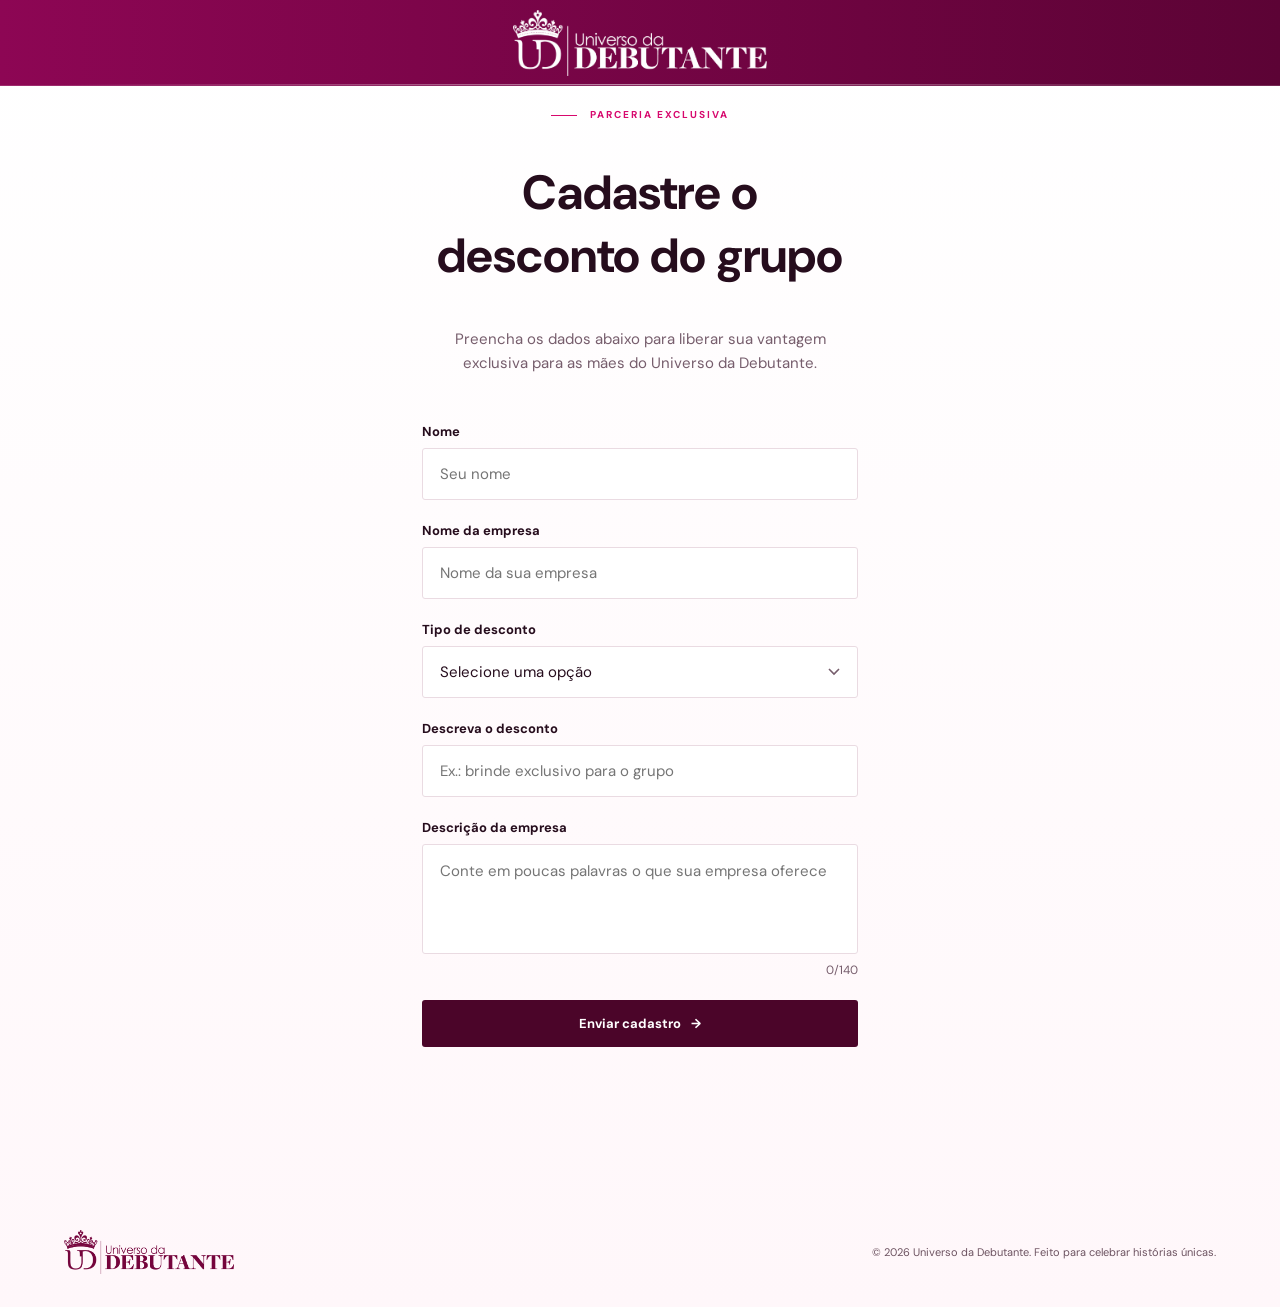
==== cadastro-fornecedor.html @ 6c9119b3 "Add supplier discount registration form Standalone page (no nav link) for suppliers to submit name, " ====
<!doctype html>
<html lang="pt-BR">
  <head>
    <meta charset="UTF-8" />
    <meta name="viewport" content="width=device-width, initial-scale=1.0" />
    <meta name="robots" content="noindex, nofollow" />
    <meta name="description" content="Cadastro de desconto exclusivo para fornecedores do Universo da Debutante." />
    <title>Cadastro de Desconto | Universo da Debutante</title>
    <link rel="preconnect" href="https://fonts.googleapis.com" />
    <link rel="preconnect" href="https://fonts.gstatic.com" crossorigin />
    <link href="https://fonts.googleapis.com/css2?family=DM+Sans:wght@400;500;600;700&family=Playfair+Display:ital,wght@0,600;0,700;1,600&display=swap" rel="stylesheet" />
    <link rel="stylesheet" href="style.css?v=2" />
    <link rel="stylesheet" href="brand-logo.css?v=3" />
    <link rel="stylesheet" href="enhancements.css?v=1" />
    <link rel="stylesheet" href="modern.css?v=1" />
    <link rel="stylesheet" href="mobile-fix.css?v=2" />
    <link rel="stylesheet" href="cadastro-fornecedor.css?v=1" />
  </head>
  <body class="cadastro-page-body">
    <header class="topbar">
      <a class="brand brand-image" href="index.html#inicio" aria-label="Universo da Debutante - início"><img src="assets/brand/logo-header.png" alt="Universo da Debutante" /></a>
    </header>

    <main>
      <section class="cadastro section">
        <div class="section-heading"><p class="eyebrow pink"><span></span> parceria exclusiva</p><h1>Cadastre o desconto do grupo</h1></div>
        <p class="section-intro">Preencha os dados abaixo para liberar sua vantagem exclusiva para as mães do Universo da Debutante.</p>

        <form id="cadastroForm" class="cadastro-form" novalidate>
          <div class="field">
            <label for="nome">Nome</label>
            <input id="nome" name="nome" type="text" required autocomplete="name" placeholder="Seu nome" />
          </div>

          <div class="field">
            <label for="empresa">Nome da empresa</label>
            <input id="empresa" name="empresa" type="text" required autocomplete="organization" placeholder="Nome da sua empresa" />
          </div>

          <div class="field">
            <label for="desconto">Tipo de desconto</label>
            <select id="desconto" name="desconto" required>
              <option value="" disabled selected>Selecione uma opção</option>
              <option value="Tabela especial para o grupo">Tabela especial para o grupo</option>
              <option value="5% de desconto para o grupo">5% de desconto para o grupo</option>
              <option value="10% de desconto para o grupo">10% de desconto para o grupo</option>
              <option value="Outro">Outro</option>
            </select>
          </div>

          <div class="field" id="descontoOutroField" hidden>
            <label for="descontoOutro">Descreva o desconto</label>
            <input id="descontoOutro" name="descontoOutro" type="text" placeholder="Ex.: brinde exclusivo para o grupo" />
          </div>

          <div class="field">
            <label for="descricao">Descrição da empresa</label>
            <textarea id="descricao" name="descricao" maxlength="140" required placeholder="Conte em poucas palavras o que sua empresa oferece"></textarea>
            <span class="char-counter"><span id="charCount">0</span>/140</span>
          </div>

          <button type="submit" class="button button-dark" id="submitButton">
            <span id="submitLabel">Enviar cadastro</span> <span>→</span>
          </button>

          <p class="form-feedback" id="formFeedback" role="status" aria-live="polite"></p>
        </form>
      </section>
    </main>

    <footer><a class="brand brand-image-footer" href="index.html#inicio"><img src="assets/brand/logo-dark.png" alt="Universo da Debutante" /></a><p>© 2026 Universo da Debutante. Feito para celebrar histórias únicas.</p></footer>
    <script src="cadastro-fornecedor.js?v=1"></script>
  </body>
</html>
---- style.css ----
:root{--wine:#4b0529;--plum:#76043f;--pink:#e91685;--hot:#ff3198;--blush:#fff4f8;--ink:#260d1d;--muted:#765d6c;--line:#eadbe2}*{box-sizing:border-box}html{scroll-behavior:smooth}body{margin:0;color:var(--ink);font-family:"DM Sans",sans-serif;background:#fff}.topbar{height:76px;display:flex;align-items:center;justify-content:space-between;padding:0 clamp(22px,5vw,76px);position:absolute;z-index:2;top:0;width:100%;color:#fff;background:linear-gradient(90deg,#8d0654,#5c0335);border-bottom:1px solid #ffffff25}nav{display:flex;gap:31px;margin-left:auto;margin-right:34px}nav a,.header-cta{color:#fff;text-decoration:none;font-size:13px}nav a{opacity:.7}nav .active,nav a:hover{opacity:1}.header-cta{border:1px solid #ffffff75;padding:11px 16px;border-radius:40px}.header-cta span{padding-left:10px}.menu-button{display:none}.hero{min-height:675px;position:relative;overflow:hidden;padding:176px clamp(22px,12vw,190px) 88px;color:#fff;background:radial-gradient(circle at 83% 30%,#b60062 0%,#78023d 30%,#430322 70%)}.hero:before,.section-dark:before,.community:before{content:"";position:absolute;inset:0;opacity:.2;background-image:radial-gradient(#ff99cb 1px,transparent 1px);background-size:5px 5px;mix-blend-mode:screen}.hero-copy{position:relative;z-index:1;max-width:570px}.eyebrow{margin:0 0 18px;text-transform:uppercase;letter-spacing:2px;font-size:10px;font-weight:700;color:#ffd9ec}.eyebrow span{width:26px;border-top:1px solid currentColor;display:inline-block;vertical-align:middle;margin-right:9px}.hero h1,h2{font-family:"Playfair Display",serif;font-size:clamp(45px,5.5vw,76px);font-weight:600;line-height:.98;letter-spacing:-2.5px;margin:0}.hero h1 em,h2 em{font-weight:600;color:#ff8ac9}.hero-text{max-width:430px;font-size:16px;line-height:1.7;margin:28px 0 33px;color:#f8d8e8}.hero-actions{display:flex;align-items:center;gap:27px}.button{display:inline-flex;gap:25px;align-items:center;justify-content:space-between;text-decoration:none;border-radius:3px;padding:15px 19px;font-size:13px;font-weight:700}.button-light{color:#6d0438;background:#fff}.text-link{color:#fff;font-size:13px;text-decoration:none}.text-link span{font-size:17px;margin-left:7px}.hero-art{position:absolute;right:11vw;top:126px;width:355px;height:380px;transform:rotate(-5deg)}.frame{position:absolute;border:1px solid #ffa3d1;transform:rotate(7deg)}.frame-back{inset:55px 54px 30px 43px;background:#b0075b55}.frame-front{inset:22px 20px 63px 87px;background:linear-gradient(135deg,#ff96ccaa,#851143aa);display:flex;flex-direction:column;align-items:center;justify-content:center;box-shadow:18px 18px #3b042766}.frame-front span{font-family:"Playfair Display";font-size:111px;line-height:.8}.frame-front small{text-transform:uppercase;letter-spacing:2px;font-size:8px;margin-top:21px}.crown{position:absolute;right:-16px;top:-29px;font-size:91px;color:#ffcae4;transform:rotate(9deg)}.star{position:absolute;color:#fff3fa;font-size:25px}.s1{top:0;left:9px}.s2{bottom:0;right:25px;font-size:18px}.s3{top:80px;right:-40px;font-size:13px}.hero-glow{position:absolute;border-radius:50%;filter:blur(15px);opacity:.5}.glow-one{width:320px;height:320px;background:#f60091;right:5%;bottom:-180px}.glow-two{width:210px;height:210px;border:1px solid #ffb9df;right:26%;top:115px}.scroll-hint{position:absolute;bottom:25px;left:50%;color:#ffe0ef;text-decoration:none;font-size:10px;text-transform:uppercase;letter-spacing:1px;transform:translateX(-50%)}.scroll-hint span{display:block;text-align:center;font-size:19px;margin-top:6px}.section{padding:108px clamp(22px,8vw,130px)}.directory{background:var(--blush)}.section-heading{display:inline-block}.pink{color:#d7086d}.directory h2,.inspiration h2{font-size:clamp(38px,4.7vw,62px);color:#4e092c}.directory h2 em,.inspiration h2 em{color:#e20a76}.section-intro{max-width:320px;float:right;margin:31px 7vw 0 30px;color:var(--muted);font-size:15px;line-height:1.6}.directory-tools{clear:both;padding-top:55px;display:flex;gap:12px}.search{background:#fff;border:1px solid var(--line);display:flex;align-items:center;padding:0 15px;gap:10px;flex:1;max-width:580px;border-radius:3px}.search span{font-size:25px;color:#9d7589}.search input{font:14px "DM Sans";border:0;outline:0;width:100%;padding:17px 0;background:transparent}.filter-button{padding:0 18px;height:100%;min-height:54px;border:1px solid var(--line);background:#fff;font:700 13px "DM Sans";color:var(--ink);border-radius:3px;cursor:pointer}.filter-button span{margin-left:16px}.filter-wrap{position:relative}.filters{display:none;position:absolute;z-index:2;right:0;top:62px;width:260px;padding:12px;background:#fff;border:1px solid var(--line);box-shadow:0 12px 30px #5a163533}.filters.open{display:grid;grid-template-columns:1fr 1fr}.filters button{border:0;background:transparent;text-align:left;font:12px "DM Sans";padding:9px;cursor:pointer;color:var(--muted)}.filters button.selected{color:#d7086d;font-weight:700}.results-bar{display:flex;justify-content:space-between;margin:27px 0 19px;font-size:12px;color:var(--muted)}.results-bar button{border:0;background:none;font:inherit;color:#d7086d;cursor:pointer}.supplier-grid{display:grid;grid-template-columns:repeat(3,1fr);gap:15px}.supplier-card{min-height:256px;padding:23px;background:#fff;border:1px solid #f0e6eb;position:relative;transition:transform .2s,box-shadow .2s}.supplier-card:hover{transform:translateY(-4px);box-shadow:0 15px 30px #6d14301a}.supplier-top{display:flex;justify-content:space-between;gap:8px}.category{font-size:10px;text-transform:uppercase;letter-spacing:1.2px;color:#b51162;font-weight:700}.rating{font-size:11px;color:#765d6c}.supplier-card h3{font-family:"Playfair Display";font-size:24px;line-height:1.05;margin:22px 0 11px}.benefit{font-size:13px;color:#765d6c;line-height:1.45;margin:0}.benefit b{color:#d7086d}.card-bottom{position:absolute;bottom:20px;left:23px;right:23px;display:flex;align-items:center;justify-content:space-between;border-top:1px solid var(--line);padding-top:15px}.handle{font-size:11px;color:#765d6c}.card-action{font-size:11px;text-decoration:none;color:#8b0c4c;font-weight:700}.empty-state{text-align:center;padding:50px;color:var(--muted)}.empty-state span{font-size:36px;color:var(--pink)}.empty-state h3{font-family:"Playfair Display";font-size:25px;margin:10px}.section-dark{position:relative;overflow:hidden;padding:100px clamp(22px,8vw,130px);display:grid;grid-template-columns:1fr 1.1fr;gap:100px;color:#fff;background:linear-gradient(115deg,#510128,#96034b)}.section-dark h2{font-size:clamp(38px,4vw,57px)}.section-dark h2 em{color:#ff9fce}.how ol{margin:0;padding:0;list-style:none}.how li{display:flex;gap:24px;border-top:1px solid #ffffff33;padding:20px 0}.how b{font-family:"Playfair Display";font-size:25px;color:#ffa4d0}.how h3{margin:0 0 6px;font-size:16px}.how p{margin:0;color:#f7bfd9;font-size:13px;line-height:1.6}.inspiration{text-align:center}.inspiration h2{margin-bottom:50px}.mood-grid{display:grid;grid-template-columns:1.1fr .9fr 1fr;gap:14px;max-width:1100px;margin:auto}.mood-card{height:295px;padding:27px;text-align:left;display:flex;flex-direction:column;justify-content:flex-end;color:#fff;background:linear-gradient(20deg,#4e032a,#ef238b);position:relative;overflow:hidden}.mood-card:before{content:"";position:absolute;inset:14px;border:1px solid #ffffff57}.mood-card span,.mood-card strong{position:relative}.mood-card span{text-transform:uppercase;letter-spacing:1.3px;font-size:10px}.mood-card strong{font-family:"Playfair Display";font-size:28px;line-height:1.06;margin-top:10px}.two{background:linear-gradient(20deg,#9e064e,#ff9ac8)}.three{background:linear-gradient(20deg,#26001f,#a8045a)}.community{position:relative;overflow:hidden;padding:95px clamp(22px,15vw,230px);color:#fff;background:radial-gradient(circle at 75% 35%,#d30a72,#63032f 45%,#3d011e)}.community>div:first-child{position:relative;z-index:1;max-width:620px}.community h2{font-size:clamp(38px,4.4vw,62px)}.community h2 em{color:#ff9bcf}.community p:not(.eyebrow){color:#f6c5dc;max-width:465px;line-height:1.6;margin:22px 0 28px}.community-mark{position:absolute;right:16%;bottom:42px;font-size:170px;color:#ffffff20;line-height:.4;transform:rotate(12deg)}.community-mark small{display:block;font-size:11px;line-height:1.1;letter-spacing:1px;text-transform:uppercase}.community-mark strong{font:20px "Playfair Display";letter-spacing:0}footer{display:flex;align-items:center;justify-content:space-between;padding:30px clamp(22px,5vw,76px);color:#6d5361;font-size:11px}footer a:last-child{color:#8b0c4c;text-decoration:none}@media(max-width:760px){.topbar{height:63px;padding:0 20px}.topbar nav,.header-cta{display:none}.menu-button{display:block;border:0;background:transparent;color:#fff;font-size:23px}.hero{padding:135px 26px 85px;min-height:640px}.hero-art{opacity:.42;right:-40px;top:280px;width:280px}.hero h1{font-size:52px}.section{padding:73px 22px}.section-intro{float:none;margin:18px 0 0}.directory-tools{padding-top:34px}.supplier-grid{grid-template-columns:1fr}.section-dark{padding:70px 22px;grid-template-columns:1fr;gap:40px}.mood-grid{grid-template-columns:1fr}.mood-card{height:220px}.community{padding:70px 22px}.community-mark{right:5%;bottom:45px;font-size:100px}footer{gap:16px;align-items:flex-start;flex-direction:column}.filters{right:auto;left:0}.search input{min-width:0}}
---- brand-logo.css ----
.brand-image{display:block;width:254px;height:66px}
.brand-image img{display:block;width:100%;height:100%;object-fit:contain}
.brand-image-footer{display:block;width:170px;height:50px}
.brand-image-footer img{display:block;width:100%;height:100%;object-fit:contain}
.access-brand-link{display:block;width:min(100%,300px);margin:0 auto 30px}
.access-brand{display:block;height:auto;width:100%}
@media(max-width:760px){
  .brand-image{width:165px;height:50px}
  .brand-image-footer{width:150px;height:44px}
}
---- enhancements.css ----
.directory-tools{position:relative;z-index:20}.filter-wrap{z-index:30}.filters{z-index:40}.supplier-grid{position:relative;z-index:1;grid-template-columns:repeat(auto-fill,minmax(240px,1fr));justify-content:start}.supplier-card{border-radius:16px;overflow:hidden}.filter-button{display:flex;align-items:center;gap:12px}.filter-button span{margin-left:0}.filters{border-radius:12px}.instagram-note{max-width:530px;margin:-28px auto 34px;color:var(--muted);line-height:1.55}.instagram-feed{display:grid;grid-template-columns:repeat(3,1fr);gap:14px;max-width:1100px;margin:0 auto 26px}.instagram-card{height:250px;padding:24px;text-align:left;display:flex;flex-direction:column;justify-content:flex-end;text-decoration:none;color:#fff;position:relative;overflow:hidden;background:#6b073b}.instagram-card:before{content:"";position:absolute;inset:13px;border:1px solid #ffffff90;z-index:2}.instagram-card:after{content:"";position:absolute;inset:0;width:auto;height:auto;right:auto;top:auto;border-radius:0;background:linear-gradient(180deg,#3a001828 8%,#3a0018e8 92%);z-index:1;transition:none}.instagram-card-2,.instagram-card-3{background:#6b073b}.instagram-thumbnail{position:absolute;inset:0;width:100%;height:100%;object-fit:cover;border:0;border-radius:0;box-shadow:none;z-index:0}.instagram-card span,.instagram-card strong{position:relative;z-index:3}.instagram-card span{text-transform:uppercase;font-size:10px;letter-spacing:1px}.instagram-card strong{font:600 26px/1.08 "Playfair Display",serif;margin-top:12px}.instagram-follow{display:inline-block;color:#a50955;font-weight:700;text-decoration:none;font-size:13px}.instagram-widget{grid-column:1/-1;width:100%;height:430px;border:0}.community-mark{width:280px;height:260px;display:flex;align-items:center;justify-content:center}.community-mark img{width:100%;height:100%;object-fit:contain;mix-blend-mode:multiply;opacity:.22;filter:brightness(2) saturate(1.3)}.footer-contact{display:flex;gap:18px;align-items:center}.footer-contact a{color:#8b0c4c;text-decoration:none;font-weight:600}.footer-contact a:hover,.instagram-follow:hover{text-decoration:underline}
@media(max-width:760px){.topbar{position:fixed;background:#620331;backdrop-filter:blur(8px);z-index:10}.topbar nav{display:none}.topbar.menu-open nav{display:flex;position:absolute;top:63px;left:0;right:0;flex-direction:column;gap:0;margin:0;padding:10px 20px 18px;background:#620331;border-top:1px solid #ffffff24}.topbar.menu-open nav a{padding:13px 0;opacity:1}.hero{min-height:690px;padding-top:130px}.hero-photo{opacity:.62}.hero-copy{max-width:100%}.hero h1{font-size:clamp(43px,13vw,60px);letter-spacing:-1.8px}.hero-text{font-size:15px}.hero-actions{gap:18px;flex-wrap:wrap}.button{padding:14px 16px}.scroll-hint{bottom:17px;white-space:nowrap}.directory-tools{flex-direction:column}.search{max-width:none}.filter-wrap,.filter-button{width:100%}.filter-button{justify-content:space-between}.filters{left:0;right:0;top:60px;width:auto;grid-template-columns:1fr 1fr}.supplier-grid{grid-template-columns:1fr}.supplier-card{min-height:390px}.supplier-logo{height:126px}.section-heading{display:block}.directory h2,.inspiration h2,.community h2{letter-spacing:-1.4px}.instagram-note{margin:-20px auto 26px}.instagram-feed{grid-template-columns:1fr}.instagram-card{height:190px}.instagram-widget{height:350px}.community-mark{width:180px;height:180px;right:-25px;bottom:-20px}.community>div:first-child{max-width:100%}.footer-contact{flex-wrap:wrap;gap:12px 18px}}
---- modern.css ----
/* Direção visual: editorial romântico, brilho contemporâneo e movimento sutil. */
:root{--glass:rgba(255,255,255,.11);--glass-line:rgba(255,255,255,.24);--shadow-lg:0 28px 70px rgba(68,0,34,.2)}
body{background:linear-gradient(180deg,#fff 0%,#fff7fa 100%)}
.topbar{height:86px;transition:background .3s ease,backdrop-filter .3s ease}.topbar:after{content:"";position:absolute;inset:auto 5vw 0;height:1px;background:linear-gradient(90deg,transparent,#ffffff87,transparent)}
.topbar nav a{position:relative;transition:opacity .2s ease}.topbar nav a:after{content:"";position:absolute;left:0;right:0;bottom:-8px;height:1px;background:#fff;transform:scaleX(0);transition:transform .25s ease}.topbar nav a:hover:after,.topbar nav .active:after{transform:scaleX(1)}
.header-cta{padding:12px 19px;background:rgba(255,255,255,.06);backdrop-filter:blur(8px);transition:transform .25s ease,background .25s ease}.header-cta:hover{transform:translateY(-2px);background:rgba(255,255,255,.16)}
.hero{isolation:isolate;min-height:730px}.hero:before{opacity:.28}.hero:after{background:linear-gradient(90deg,#480124 0%,#650331 37%,#7d064271 59%,#8d064710 78%,transparent 100%)}.hero-glow{animation:float-glow 7s ease-in-out infinite}.glow-two{animation-delay:-3s}.hero-copy{max-width:620px}.hero h1{font-size:clamp(50px,5.8vw,82px);letter-spacing:-3.5px}.hero h1 span,.hero h1 em{display:block}.hero h1 em{margin-top:4px}.hero-text{font-size:16px;max-width:455px}.button-light{border-radius:999px;padding:16px 21px;box-shadow:0 11px 26px rgba(44,0,21,.22);transition:transform .25s ease,box-shadow .25s ease}.button-light:hover{transform:translateY(-3px);box-shadow:0 17px 34px rgba(44,0,21,.27)}.text-link{padding:10px 0;position:relative}.text-link:after{content:"";position:absolute;bottom:5px;left:0;width:100%;height:1px;background:#fff;transform-origin:left;transform:scaleX(.35);transition:transform .25s ease}.text-link:hover:after{transform:scaleX(1)}.scroll-hint{padding:9px 16px;border-radius:100px;background:#ffffff12;border:1px solid #ffffff24;backdrop-filter:blur(5px)}
.directory{position:relative;overflow:hidden;background:radial-gradient(circle at 85% 4%,#ffd8e968,transparent 28%),#fff6f9}.directory:before{content:"";position:absolute;width:420px;height:420px;border-radius:50%;background:#ffb4d84a;filter:blur(15px);right:-180px;bottom:-250px}.directory>*{position:relative}.section-heading h2{max-width:750px}.directory h2,.inspiration h2{letter-spacing:-2.8px}.directory-tools{margin-top:8px}.search,.filter-button{border-radius:14px;box-shadow:0 8px 24px #5f163011}.search{background:#ffffffd9;backdrop-filter:blur(10px)}.filter-button{background:#690335;color:#fff;border-color:#690335;transition:transform .2s ease,background .2s ease}.filter-button:hover{background:#98064f;transform:translateY(-2px)}.filters{border:0;box-shadow:var(--shadow-lg);padding:15px;border-radius:18px;background:#fffdfef5;backdrop-filter:blur(16px)}.filters button{border-radius:8px;padding:10px}.filters button:hover{background:#fff0f6;color:#c10765}.results-bar{border-top:1px solid #ead5df;padding-top:18px}
.supplier-card{background:#ffffffd9;box-shadow:0 12px 28px #5c103112;transition:transform .3s cubic-bezier(.2,.8,.2,1),box-shadow .3s ease,border-color .3s ease}.supplier-card:hover{transform:translateY(-8px);border-color:#f08abd;box-shadow:0 24px 45px #5c103126}.supplier-card:before{content:"";position:absolute;inset:0 0 auto;height:3px;background:linear-gradient(90deg,#ef4a9c,#94034e);opacity:0;transition:opacity .3s ease}.supplier-card:hover:before{opacity:1}.supplier-logo{transition:transform .35s cubic-bezier(.2,.8,.2,1),box-shadow .35s ease}.supplier-card:hover .supplier-logo{transform:scale(1.045) rotate(-3deg);box-shadow:0 16px 30px #8b0d4d42}.social-button{transition:background .2s ease,transform .2s ease,box-shadow .2s ease}.social-button:hover{transform:translateY(-2px);box-shadow:0 7px 13px #50102d14}.instagram:hover{background:#fff0f7}.whatsapp:hover{background:#e9f8ef}
.section-dark{background:linear-gradient(120deg,#39001c,#730338 44%,#b0085e);gap:8vw}.section-dark:after{content:"";position:absolute;width:540px;height:540px;border:1px solid #ffffff1f;border-radius:50%;right:-160px;top:-300px}.how ol{display:grid;gap:12px;position:relative;z-index:1}.how li{border:1px solid #ffffff24;border-radius:16px;padding:22px;background:#ffffff0b;backdrop-filter:blur(5px);transition:transform .25s ease,background .25s ease}.how li:hover{transform:translateX(8px);background:#ffffff14}.how b{min-width:38px}.how h3{font-size:17px}
.inspiration{background:linear-gradient(180deg,#fff 0%,#fff5f9 100%)}.instagram-card{border-radius:20px;box-shadow:0 14px 26px #7806381c;transition:transform .3s cubic-bezier(.2,.8,.2,1),box-shadow .3s ease}.instagram-card:after{content:"";position:absolute;width:180px;height:180px;border-radius:50%;right:-60px;top:-60px;background:#ffffff24;transition:transform .5s ease}.instagram-card:hover{transform:translateY(-7px) rotate(-1deg);box-shadow:0 24px 38px #7806382b}.instagram-card:hover:after{transform:scale(1.3)}.instagram-follow{border:1px solid #cd0b69;border-radius:999px;padding:12px 18px;margin-top:6px;transition:background .2s,color .2s}.instagram-follow:hover{background:#cd0b69;color:#fff;text-decoration:none}
.community{padding-top:110px;padding-bottom:110px}.community:after{content:"";position:absolute;width:520px;height:520px;border-radius:50%;border:1px solid #ffffff21;right:-170px;top:-180px}.community-mark{filter:drop-shadow(0 18px 28px #35001b33)}.community .button{position:relative;z-index:2}.community .button-light{color:#690335}.footer-contact a{transition:color .2s ease,transform .2s ease}.footer-contact a:hover{color:#e20a76;transform:translateY(-1px)}
@keyframes float-glow{0%,100%{transform:translate3d(0,0,0) scale(1)}50%{transform:translate3d(-18px,-12px,0) scale(1.08)}}
@media(max-width:760px){.topbar{height:68px}.topbar:after{display:none}.topbar.menu-open nav{top:68px;border-radius:0 0 18px 18px;box-shadow:0 18px 30px #2c001b55}.hero{min-height:730px}.hero h1{font-size:clamp(46px,14vw,64px);letter-spacing:-2.6px}.hero:after{background:linear-gradient(180deg,#4a0326 0%,#700339b0 58%,#70033900 100%)}.directory h2,.inspiration h2{letter-spacing:-2px}.supplier-card:hover{transform:none}.section-dark{gap:38px}.how li:hover{transform:none}.community{padding-top:84px;padding-bottom:84px}}
@media(prefers-reduced-motion:reduce){*,*:before,*:after{animation-duration:.01ms!important;animation-iteration-count:1!important;transition-duration:.01ms!important}}

/* Fotos dos posts: fade editorial para manter o texto sempre legível. */
.instagram-card:after{inset:0;width:auto;height:auto;right:auto;top:auto;border-radius:0;background:linear-gradient(180deg,rgba(52,0,28,.42) 0%,rgba(52,0,28,.76) 56%,rgba(52,0,28,.98) 100%);z-index:1;transform:none!important}
.instagram-card:hover:after{transform:none!important}
.instagram-card .instagram-thumbnail{opacity:.34;filter:saturate(.72) brightness(.9)}
---- mobile-fix.css ----
/* Ajustes exclusivos para telas pequenas. */
html, body { max-width: 100%; overflow-x: hidden; }

img { max-width: 100%; }

@media (max-width: 760px) {
  .topbar { width: 100%; }

  .hero { min-height: 700px; padding: 118px 22px 132px; }
  .hero-copy { padding-bottom: 0; }
  .hero h1 { font-size: clamp(40px, 12.2vw, 56px); line-height: 1.01; letter-spacing: -2px; }
  .hero-text { font-size: 15px; line-height: 1.58; margin: 22px 0 26px; }
  .hero-actions { align-items: flex-start; flex-direction: column; gap: 8px; }
  .hero-actions .button { width: 100%; max-width: 285px; }
  .hero-photo { height: 39%; opacity: .48; }
  .scroll-hint { font-size: 9px; max-width: calc(100% - 32px); overflow: hidden; text-overflow: ellipsis; }

  .section, .community { padding-left: 18px; padding-right: 18px; }
  .suppliers-page .suppliers-directory { padding-top: 184px; }
  .directory-tools { gap: 10px; }
  .search { min-height: 52px; }
  .filter-button { min-height: 52px; }
  .filters { max-height: min(56vh, 370px); overflow-y: auto; }
  .results-bar { align-items: flex-start; gap: 12px; }
  .results-bar button { flex: 0 0 auto; text-align: right; }

  .supplier-grid { gap: 14px; }
  .supplier-card { min-height: 0; padding: 18px; }
  .supplier-logo { height: 118px; margin: 16px auto 18px; width: 118px; }
  .supplier-card h3 { font-size: 23px; line-height: 1.12; overflow-wrap: anywhere; }
  .supplier-card .contact-art { margin-top: 16px; }
  .supplier-card .contact-art img { height: auto; min-height: 44px; object-fit: fill; }

  /* Não usa os recortes de imagem nos links: eles alongavam em alguns celulares. */
  .supplier-card .contact-art.split-art {
    display: grid !important;
    grid-template-columns: repeat(2, minmax(0, 1fr));
    gap: 10px;
    height: auto;
    min-height: 64px;
    overflow: visible;
  }
  .supplier-card .contact-art.split-art .social-button {
    align-items: center !important;
    display: flex !important;
    height: 48px !important;
    justify-content: center !important;
    min-height: 48px !important;
    position: relative !important;
    top: auto !important;
    width: auto !important;
  }
  .supplier-card .contact-art.split-art .social-button.instagram {
    background: #fff4f8 !important;
    border: 1px solid #efb3d0 !important;
    left: auto !important;
  }
  .supplier-card .contact-art.split-art .social-button.whatsapp {
    background: #f2fbf7 !important;
    border: 1px solid #b8e4ce !important;
    right: auto !important;
  }
  .supplier-card .contact-art.split-art .social-button .contact-piece { display: none !important; }
  .supplier-card .contact-art.split-art .social-button::after { content: none !important; display: none !important; }
  .supplier-card .contact-art.split-art .social-button::before {
    display: inline-grid !important;
    background-position: center !important;
    background-repeat: no-repeat !important;
    background-size: contain !important;
    content: "" !important;
    height: 20px !important;
    margin-right: 6px;
    width: 20px !important;
  }
  .supplier-card .contact-art.split-art .social-button.instagram::before { background-image: url("data:image/svg+xml,%3Csvg xmlns='http://www.w3.org/2000/svg' viewBox='0 0 24 24'%3E%3Crect x='3' y='3' width='18' height='18' rx='5' fill='%23c51a69'/%3E%3Ccircle cx='12' cy='12' r='4.1' fill='none' stroke='white' stroke-width='2'/%3E%3Ccircle cx='17.2' cy='6.9' r='1.15' fill='white'/%3E%3C/svg%3E") !important; }
  .supplier-card .contact-art.split-art .social-button.whatsapp::before { background-image: url("data:image/svg+xml,%3Csvg xmlns='http://www.w3.org/2000/svg' viewBox='0 0 24 24'%3E%3Cpath fill='%23079458' d='M12 2a10 10 0 0 0-8.6 15.1L2.2 21.8l4.8-1.2A10 10 0 1 0 12 2Zm0 17.9a7.9 7.9 0 0 1-4-1.1l-.3-.2-2.8.7.7-2.7-.2-.3A7.9 7.9 0 1 1 12 19.9Zm4.6-5.7c-.3-.1-1.6-.8-1.9-.9-.2-.1-.4-.1-.6.2l-.8 1c-.1.2-.3.2-.5.1-1.6-.8-2.6-1.8-3.3-3.3-.1-.2 0-.4.1-.5l.4-.5c.1-.2.1-.3 0-.5l-.8-1.8c-.2-.4-.4-.3-.6-.3h-.5c-.3 0-.6.1-.8.4-.2.3-1.1 1-1.1 2.5s1.1 3 1.2 3.2c.1.2 2.1 3.2 5 4.5 1.9.8 2.7.8 3.6.7.6-.1 1.7-.7 1.9-1.4.2-.7.2-1.3.1-1.4-.1-.1-.3-.2-.5-.3Z'/%3E%3C/svg%3E") !important; }
  .supplier-card .contact-art.split-art .social-button .contact-label {
    display: block !important;
    font: 700 12px "DM Sans", sans-serif;
    letter-spacing: 0;
    white-space: nowrap;
  }
  .supplier-card .contact-art.split-art .social-button.instagram .contact-label { color: #c51a69; }
  .supplier-card .contact-art.split-art .social-button.whatsapp .contact-label { color: #079458; }

  .supplier-card .card-actions { grid-template-columns: repeat(2, minmax(0, 1fr)); }
  .supplier-card .social-button { min-width: 0; overflow: hidden; }
  .supplier-card .social-button em { overflow: hidden; text-overflow: ellipsis; white-space: nowrap; }

  .access-gate { min-height: 100dvh; padding: 16px; }
  .access-card { max-height: calc(100dvh - 32px); overflow-y: auto; padding: 28px 20px; }
  .access-card h1 { font-size: clamp(2rem, 10vw, 2.7rem); }

  .community-mark { pointer-events: none; }
  footer { padding-left: 18px; padding-right: 18px; }
}

@media (max-width: 380px) {
  .hero { min-height: 675px; padding-top: 104px; }
  .hero h1 { font-size: 39px; }
  .supplier-card { padding: 16px; }
  .supplier-card h3 { font-size: 21px; }
}
---- cadastro-fornecedor.css ----
.cadastro-page-body .topbar{justify-content:center;padding:28px clamp(22px,8vw,130px)}
.cadastro-page-body .topbar nav,.cadastro-page-body .topbar .header-cta,.cadastro-page-body .topbar .menu-button{display:none}

.cadastro{max-width:640px;margin:0 auto}
.cadastro .section-heading{display:block;text-align:center}
.cadastro .eyebrow{justify-content:center}
.cadastro h1{font-size:clamp(32px,5vw,48px)}
.cadastro .section-intro{float:none;max-width:460px;margin:20px auto 48px;text-align:center}

.cadastro-form{display:flex;flex-direction:column;gap:22px}

.field{display:flex;flex-direction:column;gap:8px}
.field label{font-size:13px;font-weight:700;color:var(--ink)}

.field input[type="text"],
.field select,
.field textarea{
  font:15px "DM Sans",sans-serif;
  border:1px solid var(--line);
  border-radius:3px;
  padding:15px 17px;
  background:#fff;
  color:var(--ink);
  outline:0;
  width:100%;
  transition:border-color .15s ease;
}

.field input[type="text"]:focus,
.field select:focus,
.field textarea:focus{border-color:var(--pink)}

.field select{appearance:none;background-image:url("data:image/svg+xml,%3Csvg xmlns='http://www.w3.org/2000/svg' width='12' height='8' viewBox='0 0 12 8'%3E%3Cpath d='M1 1l5 5 5-5' stroke='%23765d6c' stroke-width='1.6' fill='none' fill-rule='evenodd'/%3E%3C/svg%3E");background-repeat:no-repeat;background-position:right 17px center;padding-right:40px;cursor:pointer}

.field textarea{resize:none;min-height:110px;font-family:"DM Sans",sans-serif;line-height:1.5}

.char-counter{align-self:flex-end;font-size:12px;color:var(--muted)}
.char-counter.limit-reached{color:var(--hot);font-weight:700}

.button-dark{justify-content:center;gap:10px;background:var(--wine);color:#fff;border:0;cursor:pointer;width:100%;font-family:"DM Sans",sans-serif}
.button-dark:hover{background:var(--plum)}
.button-dark:disabled{opacity:.6;cursor:not-allowed}

.form-feedback{min-height:20px;margin:0;text-align:center;font-size:14px;font-weight:600}
.form-feedback.success{color:#1c7a4d}
.form-feedback.error{color:var(--hot)}

@media (max-width:640px){
  .cadastro-page-body .topbar{padding:22px}
  .cadastro{padding:0 4px}
}
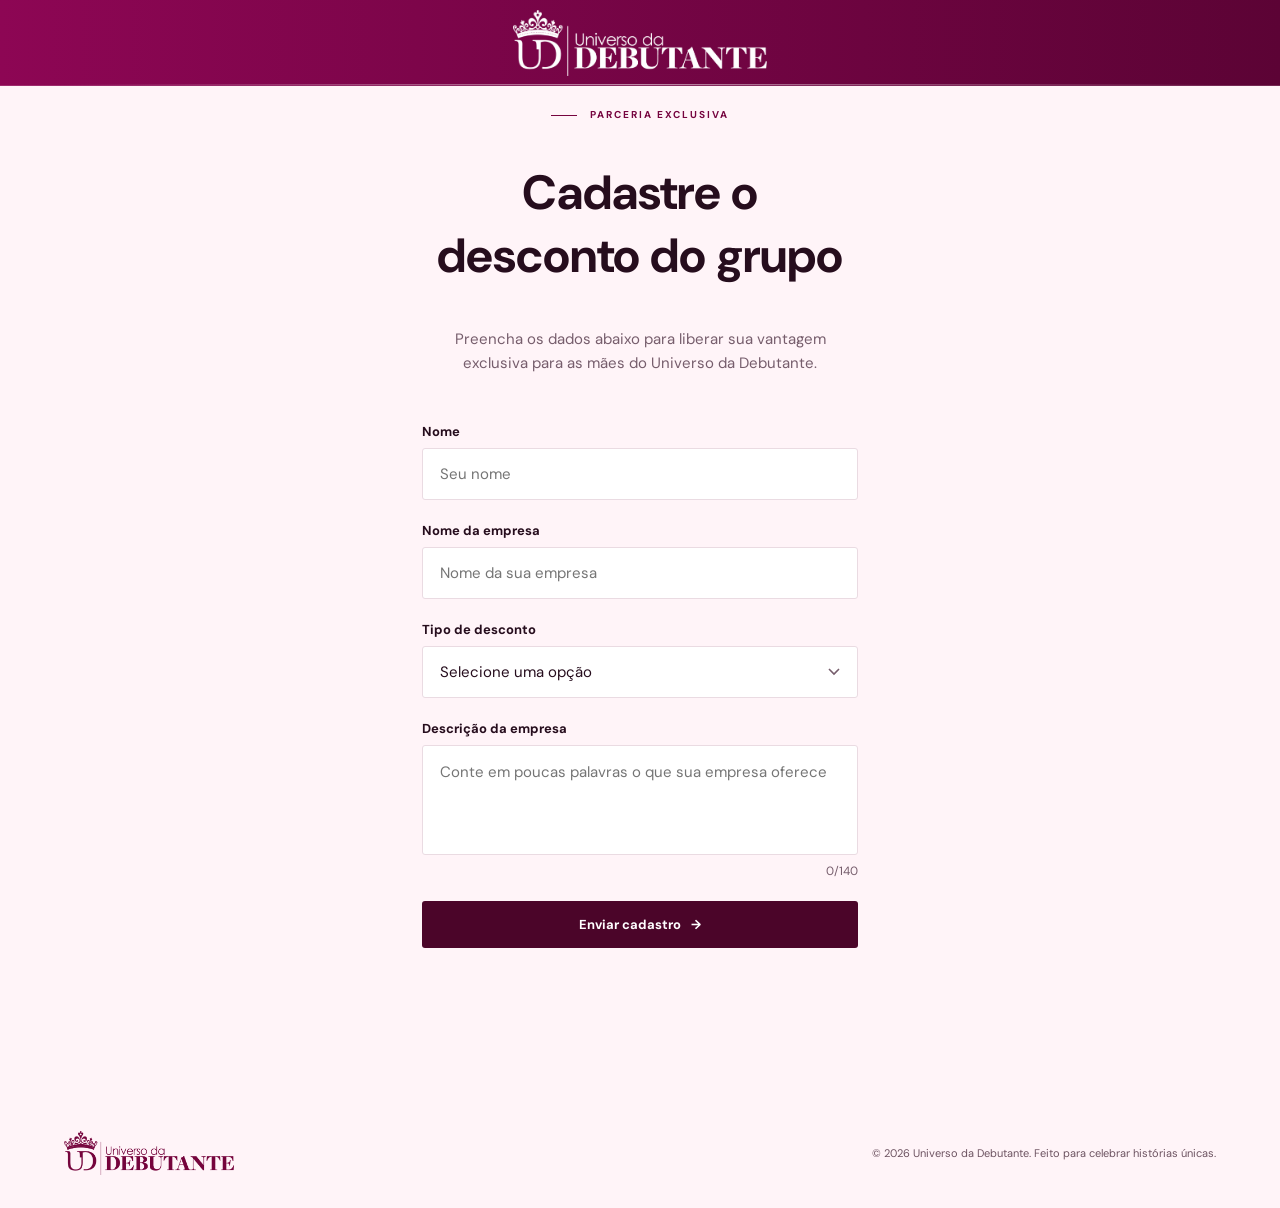
==== commit 0e949d3d: "Fix supplier form styling and conditional field visibility Add blush background and readable eyebrow" ====
--- a/cadastro-fornecedor.html
+++ b/cadastro-fornecedor.html
@@ -14,7 +14,7 @@
     <link rel="stylesheet" href="enhancements.css?v=1" />
     <link rel="stylesheet" href="modern.css?v=1" />
     <link rel="stylesheet" href="mobile-fix.css?v=2" />
-    <link rel="stylesheet" href="cadastro-fornecedor.css?v=1" />
+    <link rel="stylesheet" href="cadastro-fornecedor.css?v=2" />
   </head>
   <body class="cadastro-page-body">
     <header class="topbar">
--- a/cadastro-fornecedor.css
+++ b/cadastro-fornecedor.css
@@ -1,13 +1,15 @@
 .cadastro-page-body .topbar{justify-content:center;padding:28px clamp(22px,8vw,130px)}
 .cadastro-page-body .topbar nav,.cadastro-page-body .topbar .header-cta,.cadastro-page-body .topbar .menu-button{display:none}
 
+body.cadastro-page-body{background:var(--blush)}
 .cadastro{max-width:640px;margin:0 auto}
 .cadastro .section-heading{display:block;text-align:center}
-.cadastro .eyebrow{justify-content:center}
+.cadastro .eyebrow{justify-content:center;color:var(--plum)}
 .cadastro h1{font-size:clamp(32px,5vw,48px)}
 .cadastro .section-intro{float:none;max-width:460px;margin:20px auto 48px;text-align:center}
 
 .cadastro-form{display:flex;flex-direction:column;gap:22px}
+.cadastro-form [hidden]{display:none!important}
 
 .field{display:flex;flex-direction:column;gap:8px}
 .field label{font-size:13px;font-weight:700;color:var(--ink)}
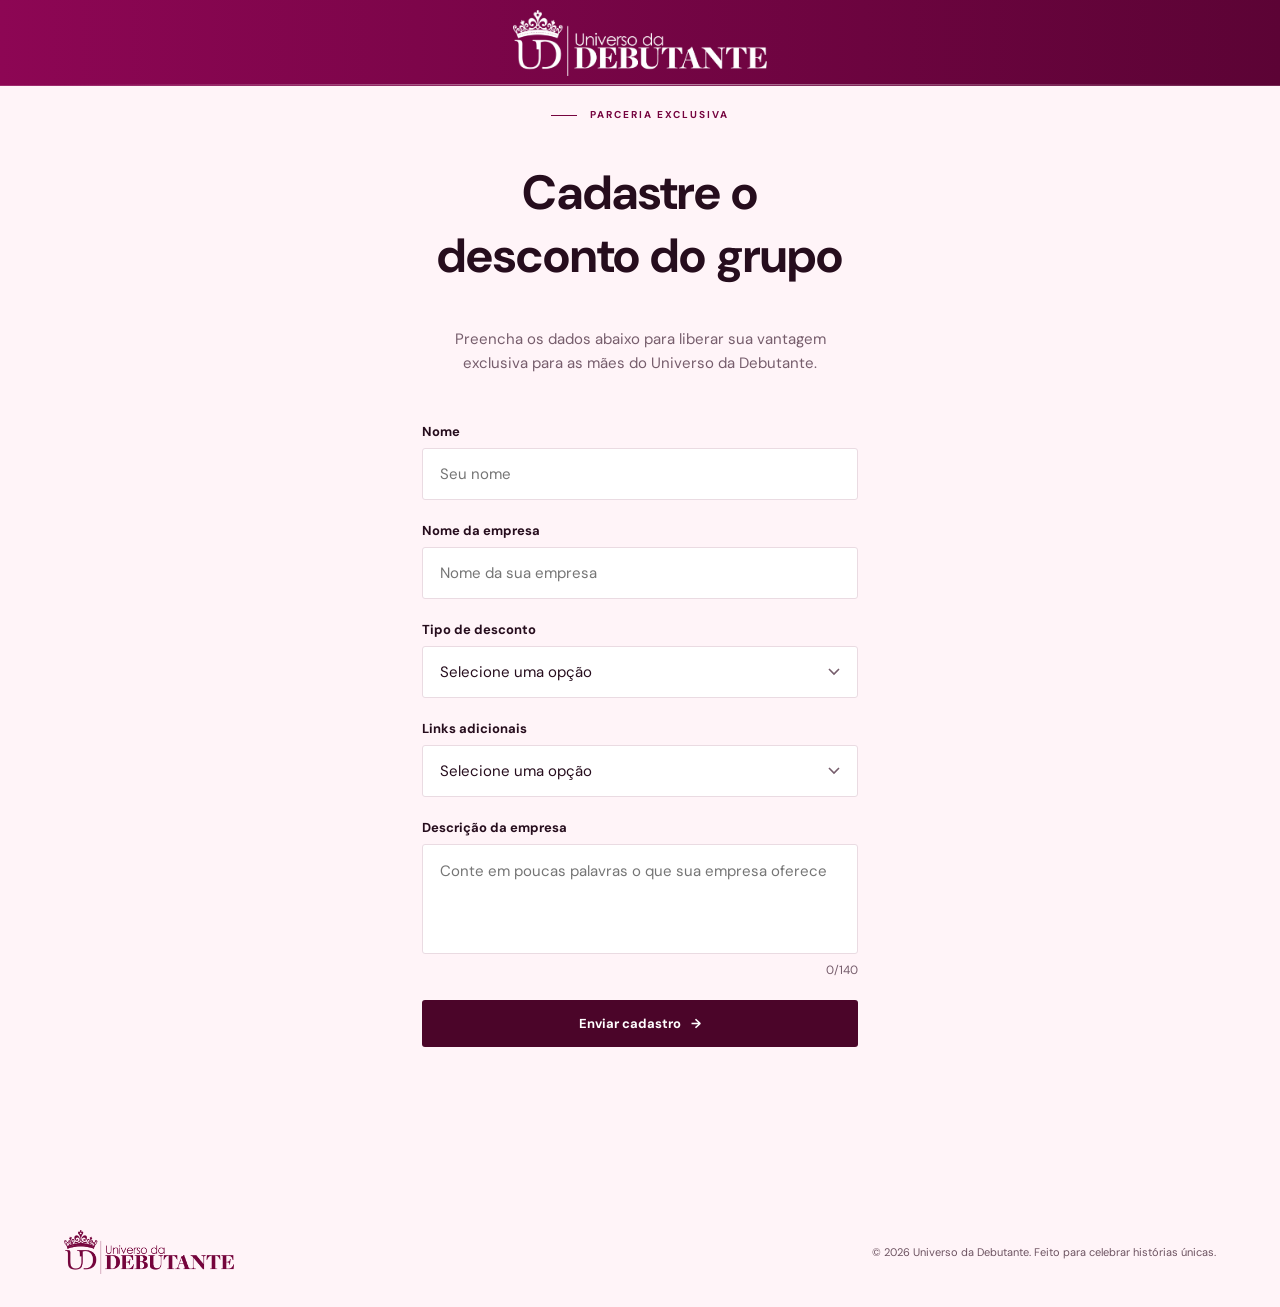
==== commit 189c323a: "Add optional additional-links field to supplier form Dropdown with Site, Endereço, Google Meu Negóci" ====
--- a/cadastro-fornecedor.html
+++ b/cadastro-fornecedor.html
@@ -54,6 +54,30 @@
           </div>
 
           <div class="field">
+            <label for="linkTipo">Links adicionais</label>
+            <select id="linkTipo" name="linkTipo">
+              <option value="" disabled selected>Selecione uma opção</option>
+              <option value="Site">Site</option>
+              <option value="Endereço">Endereço</option>
+              <option value="Google Meu Negócio">Google Meu Negócio</option>
+              <option value="TikTok">TikTok</option>
+              <option value="Facebook">Facebook</option>
+              <option value="Grupo do WhatsApp">Grupo do WhatsApp</option>
+              <option value="Outros">Outros</option>
+            </select>
+          </div>
+
+          <div class="field" id="linkOutrosField" hidden>
+            <label for="linkOutrosDescricao">O que é</label>
+            <input id="linkOutrosDescricao" name="linkOutrosDescricao" type="text" placeholder="Ex.: Cardápio digital" />
+          </div>
+
+          <div class="field" id="linkUrlField" hidden>
+            <label for="linkUrl">Link</label>
+            <input id="linkUrl" name="linkUrl" type="text" placeholder="Cole o link aqui" />
+          </div>
+
+          <div class="field">
             <label for="descricao">Descrição da empresa</label>
             <textarea id="descricao" name="descricao" maxlength="140" required placeholder="Conte em poucas palavras o que sua empresa oferece"></textarea>
             <span class="char-counter"><span id="charCount">0</span>/140</span>
@@ -69,6 +93,6 @@
     </main>
 
     <footer><a class="brand brand-image-footer" href="index.html#inicio"><img src="assets/brand/logo-dark.png" alt="Universo da Debutante" /></a><p>© 2026 Universo da Debutante. Feito para celebrar histórias únicas.</p></footer>
-    <script src="cadastro-fornecedor.js?v=1"></script>
+    <script src="cadastro-fornecedor.js?v=2"></script>
   </body>
 </html>
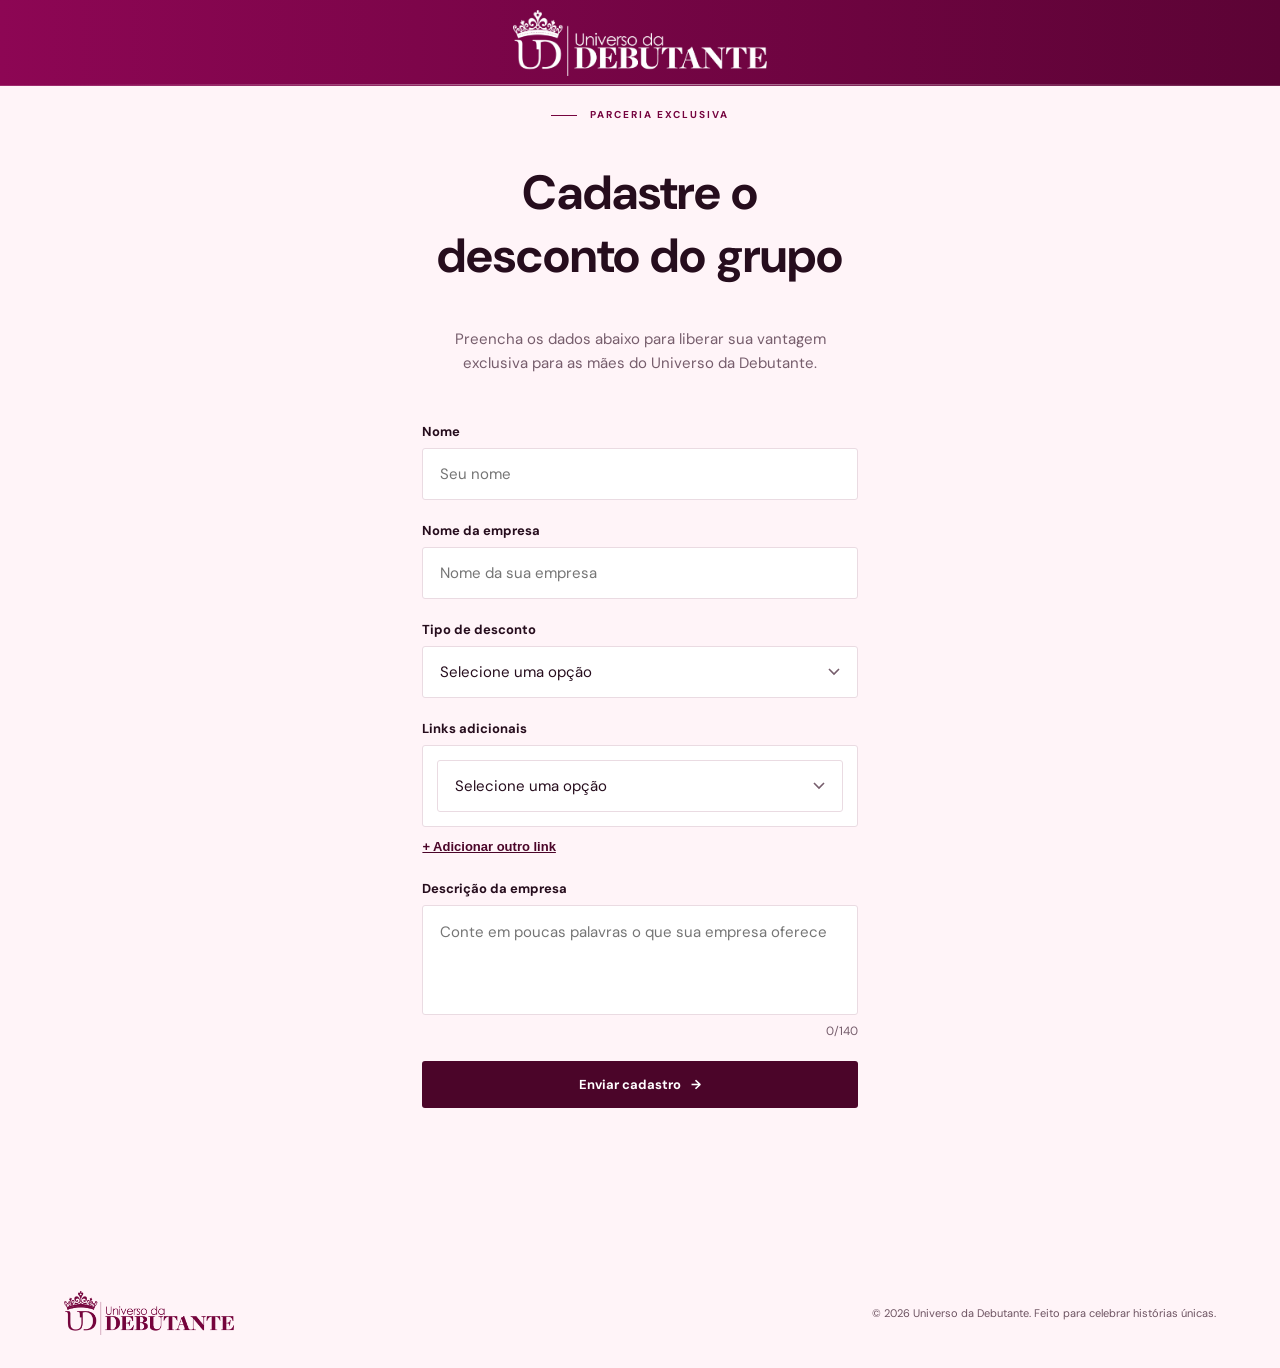
==== commit 68bdd990: "Allow adding multiple additional links to supplier form Replace the single link-type dropdown with a" ====
--- a/cadastro-fornecedor.html
+++ b/cadastro-fornecedor.html
@@ -14,7 +14,7 @@
     <link rel="stylesheet" href="enhancements.css?v=1" />
     <link rel="stylesheet" href="modern.css?v=1" />
     <link rel="stylesheet" href="mobile-fix.css?v=2" />
-    <link rel="stylesheet" href="cadastro-fornecedor.css?v=2" />
+    <link rel="stylesheet" href="cadastro-fornecedor.css?v=3" />
   </head>
   <body class="cadastro-page-body">
     <header class="topbar">
@@ -54,27 +54,25 @@
           </div>
 
           <div class="field">
-            <label for="linkTipo">Links adicionais</label>
-            <select id="linkTipo" name="linkTipo">
-              <option value="" disabled selected>Selecione uma opção</option>
-              <option value="Site">Site</option>
-              <option value="Endereço">Endereço</option>
-              <option value="Google Meu Negócio">Google Meu Negócio</option>
-              <option value="TikTok">TikTok</option>
-              <option value="Facebook">Facebook</option>
-              <option value="Grupo do WhatsApp">Grupo do WhatsApp</option>
-              <option value="Outros">Outros</option>
-            </select>
-          </div>
-
-          <div class="field" id="linkOutrosField" hidden>
-            <label for="linkOutrosDescricao">O que é</label>
-            <input id="linkOutrosDescricao" name="linkOutrosDescricao" type="text" placeholder="Ex.: Cardápio digital" />
-          </div>
-
-          <div class="field" id="linkUrlField" hidden>
-            <label for="linkUrl">Link</label>
-            <input id="linkUrl" name="linkUrl" type="text" placeholder="Cole o link aqui" />
+            <label>Links adicionais</label>
+            <div id="linksContainer" class="links-container">
+              <div class="link-row" data-link-row>
+                <select class="linkTipo">
+                  <option value="" disabled selected>Selecione uma opção</option>
+                  <option value="Site">Site</option>
+                  <option value="Endereço">Endereço</option>
+                  <option value="Google Meu Negócio">Google Meu Negócio</option>
+                  <option value="TikTok">TikTok</option>
+                  <option value="Facebook">Facebook</option>
+                  <option value="Grupo do WhatsApp">Grupo do WhatsApp</option>
+                  <option value="Outros">Outros</option>
+                </select>
+                <input class="linkOutrosDescricao" type="text" placeholder="Ex.: Cardápio digital" hidden />
+                <input class="linkUrl" type="text" placeholder="Cole o link aqui" hidden />
+                <button type="button" class="removeLinkButton" hidden aria-label="Remover este link">✕</button>
+              </div>
+            </div>
+            <button type="button" id="addLinkButton" class="add-link-button">+ Adicionar outro link</button>
           </div>
 
           <div class="field">
@@ -93,6 +91,6 @@
     </main>
 
     <footer><a class="brand brand-image-footer" href="index.html#inicio"><img src="assets/brand/logo-dark.png" alt="Universo da Debutante" /></a><p>© 2026 Universo da Debutante. Feito para celebrar histórias únicas.</p></footer>
-    <script src="cadastro-fornecedor.js?v=2"></script>
+    <script src="cadastro-fornecedor.js?v=3"></script>
   </body>
 </html>
--- a/cadastro-fornecedor.css
+++ b/cadastro-fornecedor.css
@@ -36,6 +36,16 @@
 
 .field textarea{resize:none;min-height:110px;font-family:"DM Sans",sans-serif;line-height:1.5}
 
+.links-container{display:flex;flex-direction:column;gap:12px}
+
+.link-row{position:relative;display:flex;flex-direction:column;gap:8px;padding:14px;border:1px solid var(--line);border-radius:3px;background:#fff}
+
+.removeLinkButton{position:absolute;top:10px;right:10px;width:26px;height:26px;border:0;border-radius:50%;background:var(--blush);color:var(--wine);font-size:13px;line-height:1;cursor:pointer}
+.removeLinkButton:hover{background:var(--pink);color:#fff}
+
+.add-link-button{align-self:flex-start;border:0;background:none;color:var(--wine);font-weight:700;font-size:13px;cursor:pointer;padding:4px 0;text-decoration:underline}
+.add-link-button:hover{color:var(--pink)}
+
 .char-counter{align-self:flex-end;font-size:12px;color:var(--muted)}
 .char-counter.limit-reached{color:var(--hot);font-weight:700}
 
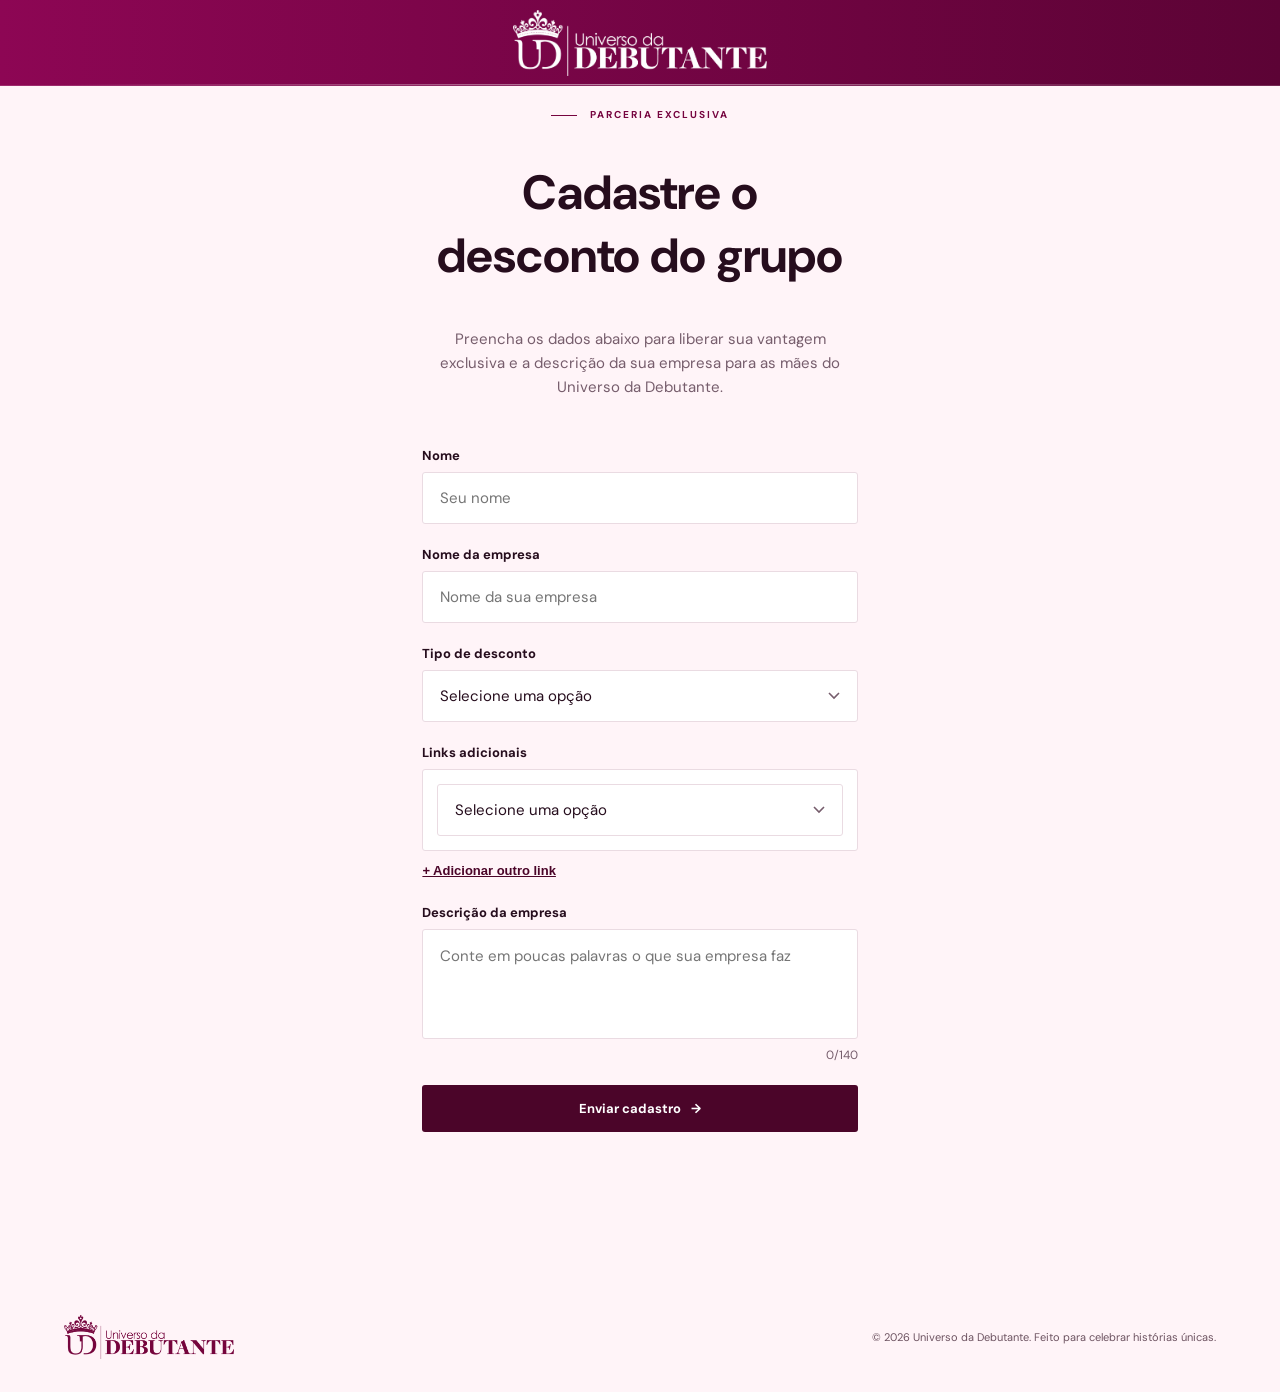
==== commit 9b76b91a: "Update supplier form copy Co-Authored-By: Claude Sonnet 5 <noreply@anthropic.com>" ====
--- a/cadastro-fornecedor.html
+++ b/cadastro-fornecedor.html
@@ -24,7 +24,7 @@
     <main>
       <section class="cadastro section">
         <div class="section-heading"><p class="eyebrow pink"><span></span> parceria exclusiva</p><h1>Cadastre o desconto do grupo</h1></div>
-        <p class="section-intro">Preencha os dados abaixo para liberar sua vantagem exclusiva para as mães do Universo da Debutante.</p>
+        <p class="section-intro">Preencha os dados abaixo para liberar sua vantagem exclusiva e a descrição da sua empresa para as mães do Universo da Debutante.</p>
 
         <form id="cadastroForm" class="cadastro-form" novalidate>
           <div class="field">
@@ -77,7 +77,7 @@
 
           <div class="field">
             <label for="descricao">Descrição da empresa</label>
-            <textarea id="descricao" name="descricao" maxlength="140" required placeholder="Conte em poucas palavras o que sua empresa oferece"></textarea>
+            <textarea id="descricao" name="descricao" maxlength="140" required placeholder="Conte em poucas palavras o que sua empresa faz"></textarea>
             <span class="char-counter"><span id="charCount">0</span>/140</span>
           </div>
 
@@ -91,6 +91,6 @@
     </main>
 
     <footer><a class="brand brand-image-footer" href="index.html#inicio"><img src="assets/brand/logo-dark.png" alt="Universo da Debutante" /></a><p>© 2026 Universo da Debutante. Feito para celebrar histórias únicas.</p></footer>
-    <script src="cadastro-fornecedor.js?v=3"></script>
+    <script src="cadastro-fornecedor.js?v=4"></script>
   </body>
 </html>
